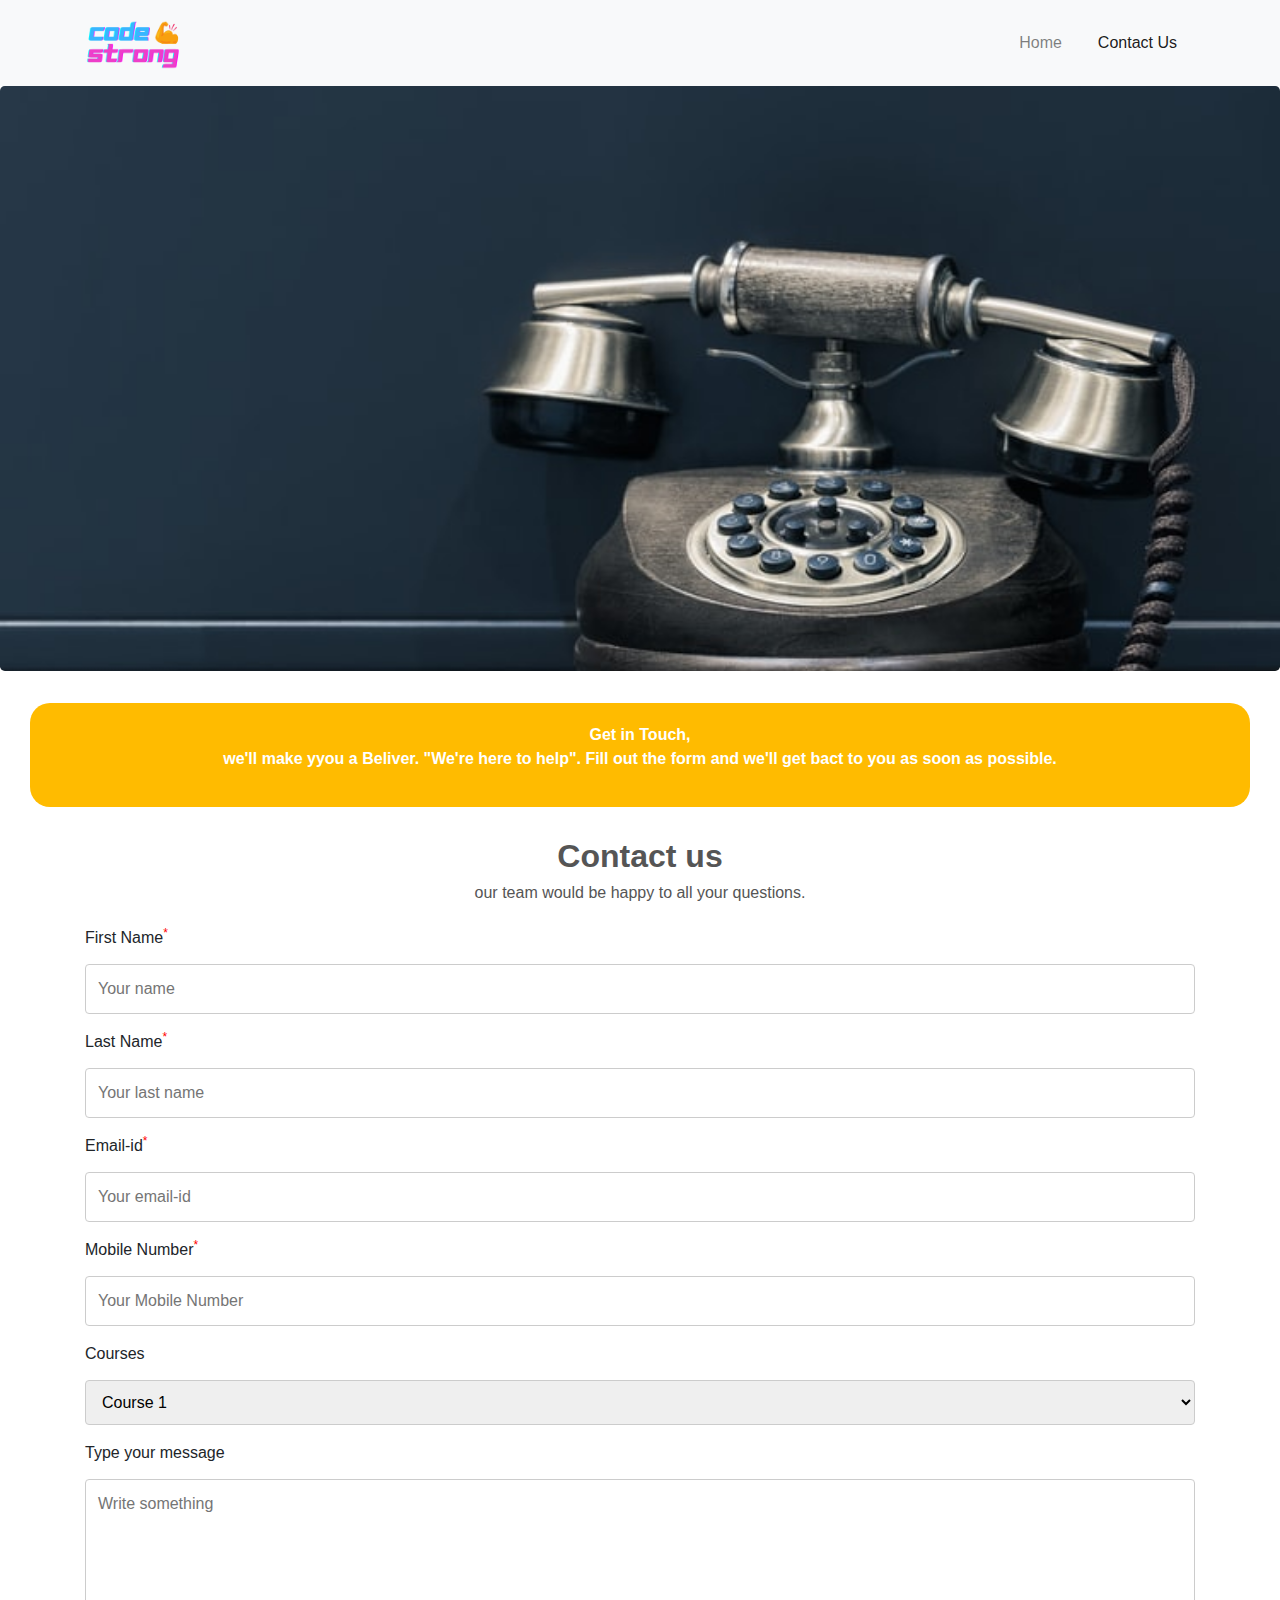
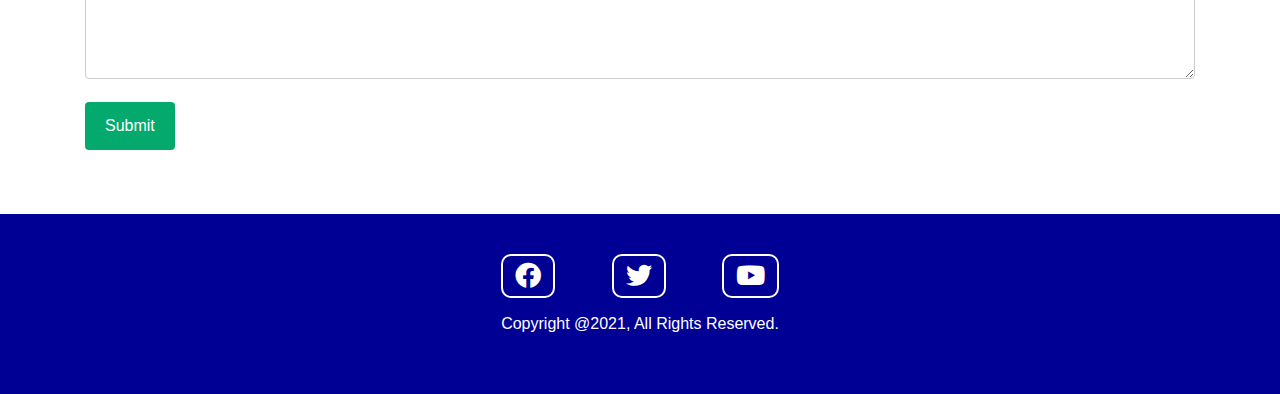
==== contact.html @ 671816cd "Heroku Commit 9i" ====
<!DOCTYPE html>
<html lang="en">
  <head>
    <meta charset="UTF-8" />
    <meta http-equiv="X-UA-Compatible" content="IE=edge" />
    <meta name="viewport" content="width=device-width, initial-scale=1.0" />
    <link
      rel="shortcut icon"
      href="./images/cropped-Strong-3-1.png"
      type="image/x-icon"
    />
    <link
      rel="stylesheet"
      href="https://use.fontawesome.com/releases/v5.14.0/css/all.css"
    />
    <link
      rel="stylesheet"
      href="https://stackpath.bootstrapcdn.com/bootstrap/4.5.2/css/bootstrap.min.css"
    />
    <link
      href="https://maxcdn.bootstrapcdn.com/font-awesome/4.7.0/css/font-awesome.min.css"
      rel="stylesheet"
    />
    <script
      src="https://code.jquery.com/jquery-3.5.1.slim.min.js"
      integrity="sha384-DfXdz2htPH0lsSSs5nCTpuj/zy4C+OGpamoFVy38MVBnE+IbbVYUew+OrCXaRkfj"
      crossorigin="anonymous"
    ></script>
    <script
      src="https://cdn.jsdelivr.net/npm/popper.js@1.16.1/dist/umd/popper.min.js"
      integrity="sha384-9/reFTGAW83EW2RDu2S0VKaIzap3H66lZH81PoYlFhbGU+6BZp6G7niu735Sk7lN"
      crossorigin="anonymous"
    ></script>
    <script
      src="https://stackpath.bootstrapcdn.com/bootstrap/4.5.2/js/bootstrap.min.js"
      integrity="sha384-B4gt1jrGC7Jh4AgTPSdUtOBvfO8shuf57BaghqFfPlYxofvL8/KUEfYiJOMMV+rV"
      crossorigin="anonymous"
    ></script>
    <link rel="stylesheet" href="./css/style.css" />
    <title>Contact Form</title>
  </head>
  <body>
    <!-- HEADER -->
    <nav class="navbar navbar-light navbar-expand-lg bg-light sticky-top">
      <div class="container">
        <a href="/" class="navbar-brand">
          <img
            src="./images/cropped-Strong-3-1.png"
            width="100"
            height="auto"
            alt=""
          />
        </a>
        <button
          class="navbar-toggler"
          type="button"
          data-toggle="collapse"
          data-target="#navbarCollapse"
        >
          <span class="navbar-toggler-icon"></span>
        </button>
        <div id="navbarCollapse" class="collapse navbar-collapse">
          <ul class="navbar-nav ml-auto">
            <li class="nav-item">
              <a href="/index.html" class="nav-link"> Home </a>
            </li>
            <li class="nav-item">
              <a href="/contact.html" class="nav-link active"> Contact Us </a>
            </li>
          </ul>
        </div>
      </div>
    </nav>
    <!-- HERO -->
    <div class="jumbotron jcf"></div>
    <div class="card contact-card">
      <div class="card-body contact-cb">
        <p>
          Get in Touch,<br />
          we'll make yyou a Beliver. "We're here to help". Fill out the form and
          we'll get bact to you as soon as possible.
        </p>
      </div>
    </div>
    <h2 class="text-center c-h2">Contact us</h2>
    <h6 class="text-center c-h6">
      our team would be happy to all your questions.
    </h6>
    <div class="container c-form my-4">
      <form action="/">
        <label for="fname">First Name<sup class="req">*</sup></label>
        <input
          type="text"
          id="fname"
          name="firstname"
          placeholder="Your name"
        />

        <label for="lname">Last Name<sup class="req">*</sup></label>
        <input
          type="text"
          id="lname"
          name="lastname"
          placeholder="Your last name"
        />

        <label for="lname">Email-id<sup class="req">*</sup></label>
        <input
          type="email"
          id="email"
          name="emailid"
          placeholder="Your email-id"
        />

        <label for="lname">Mobile Number<sup class="req">*</sup></label>
        <input
          type="text"
          id="number"
          name="number"
          placeholder="Your Mobile Number"
        />
        <label for="Courses">Courses</label>
        <select id="country" name="country">
          <option value="australia">Course 1</option>
          <option value="canada">Course 2</option>
          <option value="usa">Course 3</option>
        </select>

        <label for="subject">Type your message</label>
        <textarea
          id="subject"
          name="subject"
          placeholder="Write something"
          style="height: 200px"
        ></textarea>

        <input
          type="submit"
          value="Submit"
          onclick="validateForm();e.preventDefault();"
        />
      </form>
    </div>
    <div class="footer">
      <div class="icons">
        <a href="#" class="social-icons"><i class="fab fa-facebook-f"></i></a>
        <a href="#" class="social-icons"><i class="fab fa-twitter"></i></a>
        <a href="#" class="social-icons"><i class="fab fa-youtube"></i></a>
      </div>
      <div class="copy">
        <p>Copyright @2021, All Rights Reserved.</p>
      </div>
    </div>
    <script src="./js/validate.js"></script>
  </body>
</html>
---- css/style.css ----
body {
  font-family: Arial, Helvetica, sans-serif;
}
.navbar .container {
  margin: auto;
}
.nav-item {
  margin: 0 10px;
}
.nav-item .nav-link {
  font-weight: 500;
}
.nav-item .nav-link:hover {
  background-color: #ffb606;
  color: #ffffff;
}
.jumbotron {
  background: url("/images/heroimage2.jpg");
  background-attachment: fixed;
  background-position: center;
  background-repeat: no-repeat;
  background-size: cover;
  /* background-color: linear-gradient(
    180deg,
    rgba(7, 75, 255, 1) 0%,
    rgba(0, 4, 116, 1) 100%
  ); */
  color: #ffffff;
  height: 90vh;
}
.container .heading {
  font-weight: bold;
  font-size: 50px;
}
.lead .button1 {
  background-color: #ffbb00;
  border: 2px solid #ffbb00;
  color: #ffffff;
  margin: 5px;
}
.lead .button1:hover {
  background-color: transparent;
  border: 2px solid #ffffff;
  color: #ffffff;
  border-radius: 0;
}
.lead .button2 {
  background-color: transparent;
  border: 2px solid #ffffff;
  color: #ffffff;
  border-radius: 0;
  margin: 5px;
}
.lead .button2:hover {
  background-color: #ffbb00;
  border: 2px solid #ffbb00;
  color: #ffffff;
  border-radius: 5px;
}
.card-group {
  margin: -6em 0 6em 0;
}
.card {
  text-align: center;
  margin-left: 30px;
  margin-right: 30px;
  position: relative;
  box-shadow: 3px 3px 25px #0000003d;
}
.card-group > .card:first-child {
  border-top-left-radius: 15px;
  border-top-right-radius: 15px;
  border-bottom-left-radius: 15px;
  border-bottom-right-radius: 15px;
}
.card-group > .card:not(:first-child) {
  border-top-left-radius: 15px;
  border-top-right-radius: 15px;
  border-bottom-left-radius: 15px;
  border-bottom-right-radius: 15px;
}
.card i {
  text-align: center;
  justify-content: space-around;
  font-size: 2em;
  background-color: #ffbb00;
  width: 60px;
  height: 60px;
  margin: 1em auto;
  line-height: 60px;
  border-radius: 50%;
  color: #ffffff;
}
.card .card-title {
  font-weight: bolder;
  text-align: center;
}
.card .card-title,
.card-text {
  color: #555555;
}
.heading-p {
  color: rgb(0, 0, 173);
  font-weight: bold;
  text-transform: uppercase;
}
.content-p {
  font-weight: 500;
  word-spacing: 2px;
  letter-spacing: 1px;
}
.stars {
  height: auto;
  color: gold;
  text-align: center;
}

.stars::after {
  content: "★";
  font-size: 2em;
  text-shadow: -2em 0, -1em 0, 1em 0, 2em 0;
}

section {
  float: left;
  width: 100%;
  padding: 30px 0;
  position: relative;
  overflow: hidden;
  margin-bottom: 4em;
}
section:before {
  content: "";
  position: absolute;
  width: 100%;
  height: 100%;
  z-index: 0;
  -webkit-transform: scale(2);
  -ms-transform: scale(2);
  transform: scale(2);
}
.mb-5 {
  font-size: 48px;
}
.btn-default {
  background: rgb(0, 0, 212);
  color: #fff;
  text-shadow: 1px 1px 0 rgba(0, 0, 0, 0.2);
  font-size: 14px;
  width: 200px;
}
.btn-default:hover {
  color: #ffffff;
}
.card {
  box-shadow: 2px 2px 20px rgba(0, 0, 0, 0.3);
  margin-bottom: 30px;
  border-radius: 20px;
}
.card-01 {
  background-color: blueviolet;
}
.card-01 .card-body {
  position: relative;
  padding-top: 40px;
}
.card-01 .badge-box {
  position: absolute;
  top: 0%;
  left: 50%;
  width: 100px;
  height: 100px;
  margin-left: -50px;
  text-align: center;
}
.card__front .card-01 i {
  margin: 1.6em auto;
  background-color: transparent;
  color: #fff;
}
.card-01 .badge-box i {
  background-color: transparent;
  color: #fff;
  border-radius: 50%;
  width: 50px;
  height: 50px;
  line-height: 50px;
  text-align: center;
  font-size: 20px;
}
.card-button:hover {
  background-color: transparent;
  color: #ffffff;
}
.card-button .btn {
  font-size: 10px;
}
.card-button span {
  font-size: 20px;
}

.card-01 .height-fix .card-img-overlay {
  top: inherit;
  color: #fff;
  background: -moz-linear-gradient(top, #1e5799 0%, #7db9e8 100%); /* FF3.6+ */
  background: -webkit-gradient(
    linear,
    left top,
    left bottom,
    color-stop(0%, #1e5799),
    color-stop(100%, #7db9e8)
  ); /* Chrome,Safari4+ */
  background: -webkit-linear-gradient(
    top,
    #1e5799 0%,
    #7db9e8 100%
  ); /* Chrome10+,Safari5.1+ */
  background: -o-linear-gradient(
    top,
    #1e5799 0%,
    #7db9e8 100%
  ); /* Opera 11.10+ */
  background: -ms-linear-gradient(top, #1e5799 0%, #7db9e8 100%); /* IE10+ */
}
.card-01 .height-fix .fa {
  color: #fff;
  font-size: 22px;
  margin-right: 18px;
}
.card-01 .height-fix .card-img-top {
  width: auto;
  height: 100%;
}

/*flipper-card*/
.card-flipper {
  position: relative;
  float: left;
  width: 100%;
  text-align: center;
  height: 450px;
}

.card__front,
.card__back {
  position: absolute;
  top: 0;
  left: 0;
  width: 100%;
  height: 100%;
}

.card__back .card {
  width: 82%;
  height: 100%;
}

.card__front,
.card__back {
  -webkit-backface-visibility: hidden;
  backface-visibility: hidden;
  -webkit-transition: 0.3s;
  transition: 0.3s;
}

/* .card__front {
  background-color: #ff5078;
} */

.card__back {
  /* background-color: #1e1e1e; */
  -webkit-transform: rotateY(-180deg);
  -ms-transform: rotateY(-180deg);
  transform: rotateY(-180deg);
}

.card-flipper.effect__hover:hover .card__front {
  -webkit-transform: rotateY(-180deg);
  -ms-transform: rotateY(-180deg);
  transform: rotateY(-180deg);
}

.card-flipper.effect__hover:hover .card__back {
  -webkit-transform: rotateY(0);
  -ms-transform: rotateY(0);
  transform: rotateY(0);
}

.card-flipper.effect__random.flipped .card__front {
  -webkit-transform: rotateY(-180deg);
  -ms-transform: rotateY(-180deg);
  transform: rotateY(-180deg);
}

.card-flipper.effect__random.flipped .card__back {
  -webkit-transform: rotateY(0);
  -ms-transform: rotateY(0);
  transform: rotateY(0);
}
.profile-box-01 {
  display: flex;
  flex-direction: row;
}
.profile-box-01 .card-img-top {
  width: 60px;
  height: auto;
  margin: auto;
}
.card-body h4 {
  margin-top: 1.5em;
}
.whychooseus-h,
.testimonials-h {
  font-weight: bold;
  color: #555555;
}
.cg-2 {
  margin: 3em auto;
}
.c2 {
  text-align: center;
  margin-left: 30px;
  margin-right: 30px;
  position: relative;
  box-shadow: 3px 3px 25px #1a1a1a25;
  border: none;
}
.cg-2 > .c2:first-child {
  border-top-left-radius: 15px;
  border-top-right-radius: 15px;
  border-bottom-left-radius: 15px;
  border-bottom-right-radius: 15px;
}
.cg-2 > .c2:not(:first-child) {
  border-top-left-radius: 15px;
  border-top-right-radius: 15px;
  border-bottom-left-radius: 15px;
  border-bottom-right-radius: 15px;
}
.c2 i {
  text-align: center;
  justify-content: space-around;
  font-size: 2em;
  background-color: #ffbb00;
  width: 60px;
  height: 60px;
  margin: 1em auto 0.5em auto;
  line-height: 60px;
  border-radius: 50%;
  color: #ffffff;
}
.cb-2 h4 {
  margin-top: 0;
}
.testimonials-h6 {
  color: #ffbb00;
  font-weight: bold;
}

.container-test {
  position: relative;
  width: 800px;
  min-width: 350px;
  min-height: 250px;
  padding-bottom: 40px;
  overflow: hidden;
}
.wrapper {
  width: 700%;
  min-height: 100%;
  display: flex;
  justify-content: space-between;
  transition: 1s;
}
.card-test {
  width: 800px;
  min-height: 100%;
  background: #fff;
  border-radius: 20px;
  box-shadow: none;
  display: flex;
  flex-direction: row;
  justify-content: center;
  align-items: center;
  padding: 20px;
  margin: 0 10px;
  border: none;
}
.card-thumb {
  width: 70%;
  height: 250px;
  overflow: hidden;
  border-radius: 50%;
  position: relative;
}
.client-img {
  width: 100%;
  height: 100%;
  object-fit: cover;
}
.ratings .client-name {
  position: relative;
  background: #000;
  text-transform: capitalize;
  font-size: 14px;
  color: #fff;
}
.cb-test {
  width: 120%;
  min-height: 100%;
  height: auto;
  margin-left: 20px;
  position: relative;
  padding-bottom: 50px;
}
.review {
  line-height: 30px;
  margin-top: 20px;
  text-align: left;
}
.ratings {
  position: absolute;
  bottom: 10px;
  left: 0;
  display: flex;
  justify-content: center;
  align-items: center;
}
.ratings .star-test {
  font-size: 14px;
  width: 25%;
  margin-right: 5px;
  background: transparent;
  color: #ffbb00;
}
.indicators {
  position: absolute;
  bottom: 0;
  left: 50%;
  transform: translate(-50%);
}
.indicators button {
  background: #ffbb00;
  border: none;
  outline: none;
  width: 12px;
  height: 12px;
  border-radius: 50%;
  margin-left: 5px;
  transition: 0.5s;
}
button.active {
  width: 30px;
  border-radius: 50px;
}
@media screen and (max-width: 800px) {
  .container-test {
    width: 50%;
    margin: auto;
  }
  .card-test {
    flex-direction: column;
  }
  .card-thumb {
    width: 100%;
    border-radius: 50%;
  }
  .cb-test {
    width: 100%;
    min-height: auto;
    margin-left: 0;
  }
}

.footer {
  width: 100%;
  height: 20vh;
  background: rgb(0, 0, 148);
  margin-top: 4em;
  display: flex;
  flex-direction: column;
  text-align: center;
  justify-content: center;
  align-items: center;
}
.footer a {
  flex-direction: row;
  font-size: 26px;
  color: #ffffff;
  text-decoration: none;
  margin: 1em;
  border: 2px solid #ffffff;
  padding: 5px 12px;
  border-radius: 10px;
}
.footer a:hover {
  background: #ffffff;
  color: rgb(0, 0, 148);
}
.footer .copy {
  margin-top: 1em;
  color: #ffffff;
}
/* CONTACTFORM */
.jcf {
  background: url("/images/contact-hero.jpg");
  background-position: center;
  background-repeat: no-repeat;
  background-size: cover;
  height: 65vh;
}
.contact-card {
  background-color: #ffbb00;
  border: none;
  box-shadow: none;
  color: #fff;
  font-weight: bold;
}
.c-h2,
.c-h6 {
  color: #555555;
}
.c-h2 {
  font-weight: bold;
}

input[type="text"],
input[type="email"],
select,
textarea {
  width: 100%;
  padding: 12px;
  border: 1px solid #ccc;
  border-radius: 4px;
  box-sizing: border-box;
  margin-top: 6px;
  margin-bottom: 16px;
  resize: vertical;
}

input[type="submit"] {
  background-color: #04aa6d;
  color: white;
  padding: 12px 20px;
  border: none;
  border-radius: 4px;
  cursor: pointer;
}

input[type="submit"]:hover {
  background-color: #45a049;
}

.container .cform {
  border-radius: 5px;
  background-color: #f2f2f2;
  padding: 20px;
}
.req {
  color: red;
}
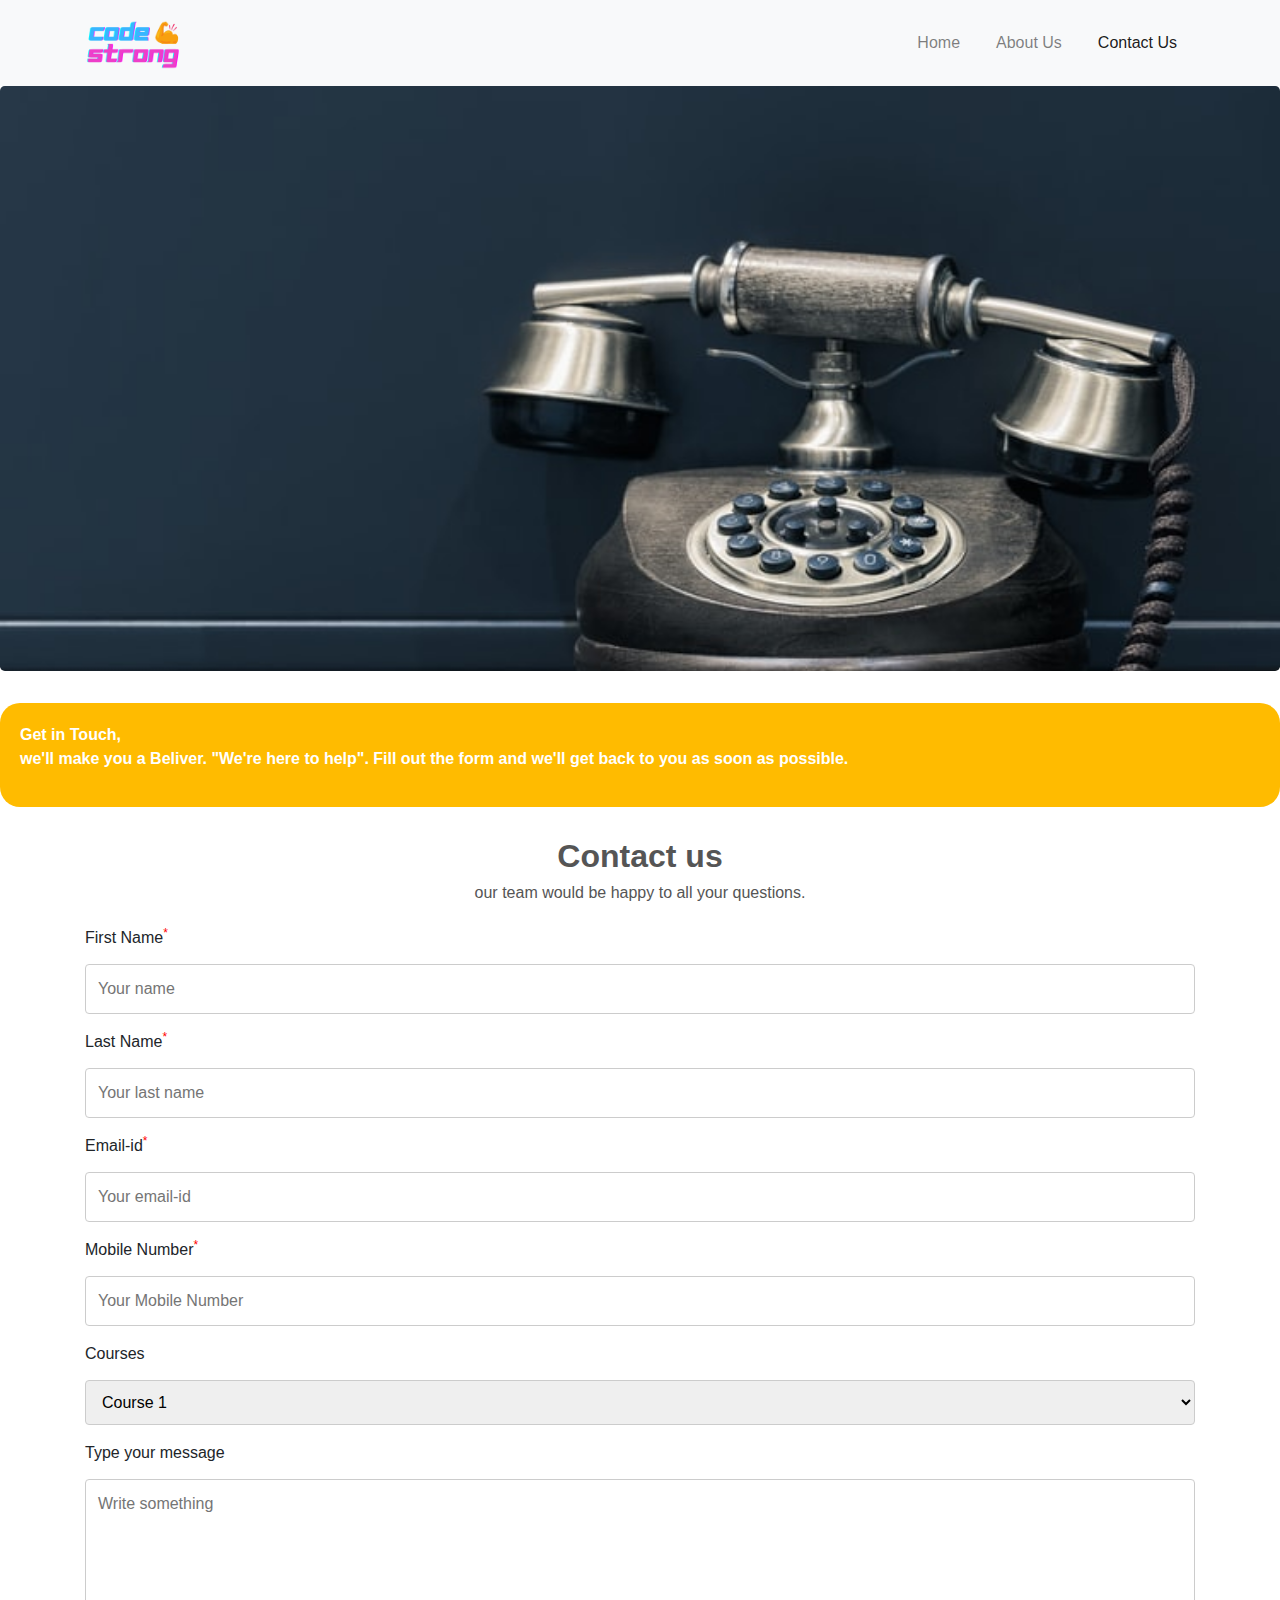
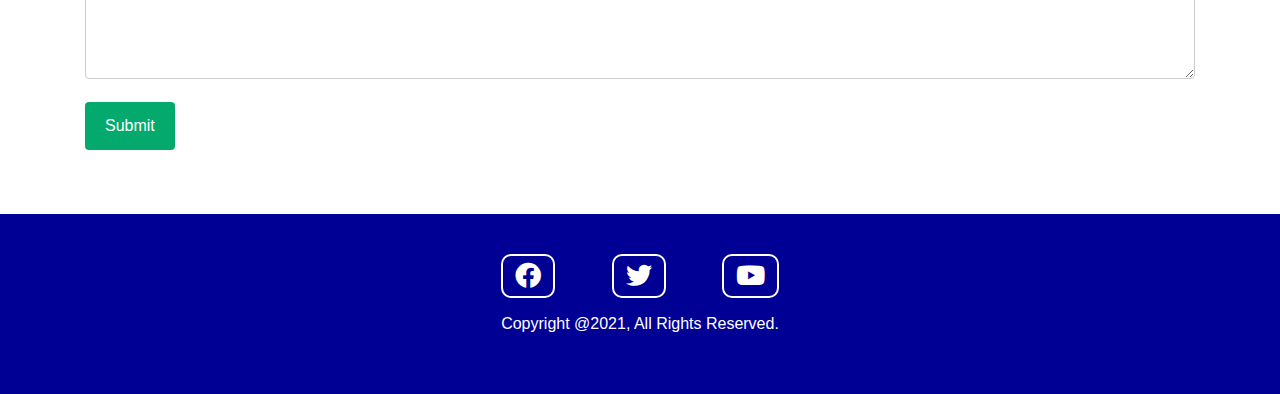
==== commit c9ad56d4: "9i Code Strong" ====
--- a/contact.html
+++ b/contact.html
@@ -65,6 +65,9 @@
               <a href="/index.html" class="nav-link"> Home </a>
             </li>
             <li class="nav-item">
+              <a href="#whyus" class="nav-link"> About Us </a>
+            </li>
+            <li class="nav-item">
               <a href="/contact.html" class="nav-link active"> Contact Us </a>
             </li>
           </ul>
@@ -77,8 +80,8 @@
       <div class="card-body contact-cb">
         <p>
           Get in Touch,<br />
-          we'll make yyou a Beliver. "We're here to help". Fill out the form and
-          we'll get bact to you as soon as possible.
+          we'll make you a Beliver. "We're here to help". Fill out the form and
+          we'll get back to you as soon as possible.
         </p>
       </div>
     </div>
--- a/css/style.css
+++ b/css/style.css
@@ -28,10 +28,14 @@
   color: #ffffff;
   height: 90vh;
 }
+.jumbotron .container {
+  margin-top: 3em;
+}
 .container .heading {
   font-weight: bold;
   font-size: 50px;
 }
+
 .lead .button1 {
   background-color: #ffbb00;
   border: 2px solid #ffbb00;
@@ -57,6 +61,7 @@
   color: #ffffff;
   border-radius: 5px;
 }
+/* 
 .card-group {
   margin: -6em 0 6em 0;
 }
@@ -98,7 +103,7 @@
 .card .card-title,
 .card-text {
   color: #555555;
-}
+} */
 .heading-p {
   color: rgb(0, 0, 173);
   font-weight: bold;
@@ -152,13 +157,78 @@
 .btn-default:hover {
   color: #ffffff;
 }
+
+/*flipper-card*/
+
+/* .row.no-gutters {
+  margin: -5px !important;
+}
+
+.row.no-gutters > * {
+  padding: 5px !important;
+}
+
+.flipper {
+  height: 0;
+  padding-bottom: 100%;
+  position: relative;
+  -webkit-perspective: 800px;
+  -ms-perspective: 800px;
+  perspective: 800px;
+}
+
+@media (min-width: 576px) {
+  .ratio-not-1-1 {
+    padding-bottom: calc(50% - 5px);
+  }
+}
+
+.flipper-card {
+  width: 100%;
+  height: 100%;
+  position: absolute;
+  -webkit-transform-style: preserve-3d;
+  transform-style: preserve-3d;
+  transition: -webkit-transform 0.8s cubic-bezier(0.175, 0.885, 0.32, 1.275);
+  transition: transform 0.8s cubic-bezier(0.175, 0.885, 0.32, 1.275);
+  transition: transform 0.8s cubic-bezier(0.175, 0.885, 0.32, 1.275),
+    -webkit-transform 0.8s cubic-bezier(0.175, 0.885, 0.32, 1.275);
+}
+
+.flipper-front,
+.flipper-back {
+  position: absolute;
+  width: 100%;
+  height: 100%;
+  -webkit-backface-visibility: hidden;
+  backface-visibility: hidden;
+  border-radius: 10px;
+  display: flex;
+  align-items: center;
+  justify-content: center;
+  top: 0;
+  left: 0;
+}
+
+.flipper-back {
+  background: #fff;
+  -webkit-transform: rotateY(180deg);
+  transform: rotateY(180deg);
+}
+
+.flipper-card.flipper-is-flipped {
+  -webkit-transform: rotateY(180deg);
+  transform: rotateY(180deg);
+} */
+
 .card {
   box-shadow: 2px 2px 20px rgba(0, 0, 0, 0.3);
   margin-bottom: 30px;
   border-radius: 20px;
 }
 .card-01 {
-  background-color: blueviolet;
+  /* background-color: blueviolet; */
+  background-color: #ffbb00;
 }
 .card-01 .card-body {
   position: relative;
@@ -173,11 +243,34 @@
   margin-left: -50px;
   text-align: center;
 }
-.card__front .card-01 i {
-  margin: 1.6em auto;
+.card__front .card-01 i,
+.card__back .card-01 i {
+  margin: 10px auto 0 auto;
   background-color: transparent;
   color: #fff;
 }
+.card__back .card-01 i {
+  margin: 2em auto 1em auto;
+  font-size: 30px;
+}
+/* .card-body a {
+  margin-top: 1em;
+} */
+/* .card-body a {
+  text-decoration: none;
+}
+.card-body a:hover {
+  text-decoration: none;
+  color: #000;
+} */
+/* .card-body .back,
+.back-a {
+  margin: auto;
+  background-color: transparent;
+  color: #000;
+  font-size: 16px;
+  text-decoration: none;
+} */
 .card-01 .badge-box i {
   background-color: transparent;
   color: #fff;
@@ -186,7 +279,10 @@
   height: 50px;
   line-height: 50px;
   text-align: center;
-  font-size: 20px;
+  font-size: 24px;
+}
+.card-button {
+  margin-bottom: 1em;
 }
 .card-button:hover {
   background-color: transparent;
@@ -232,7 +328,6 @@
   height: 100%;
 }
 
-/*flipper-card*/
 .card-flipper {
   position: relative;
   float: left;
@@ -250,8 +345,9 @@
   height: 100%;
 }
 
-.card__back .card {
-  width: 82%;
+
+.card__back  {
+  width: 100%;
   height: 100%;
 }
 
@@ -263,12 +359,8 @@
   transition: 0.3s;
 }
 
-/* .card__front {
-  background-color: #ff5078;
-} */
-
 .card__back {
-  /* background-color: #1e1e1e; */
+  /* background-color: #1e1e1e;  */
   -webkit-transform: rotateY(-180deg);
   -ms-transform: rotateY(-180deg);
   transform: rotateY(-180deg);
@@ -307,7 +399,7 @@
   margin: auto;
 }
 .card-body h4 {
-  margin-top: 1.5em;
+  margin-top: 1em;
 }
 .whychooseus-h,
 .testimonials-h {
@@ -471,6 +563,16 @@
     margin-left: 0;
   }
 }
+@media screen and (max-width: 600px) {
+  .jumbotron .container {
+    margin-top: 0;
+    margin: auto;
+  }
+  .lead {
+    display: flex;
+    flex-direction: row;
+  }
+}
 
 .footer {
   width: 100%;
@@ -559,3 +661,8 @@
 .req {
   color: red;
 }
+@media screen and (max-width: 700px) {
+  .card-group {
+    margin: auto;
+  }
+}
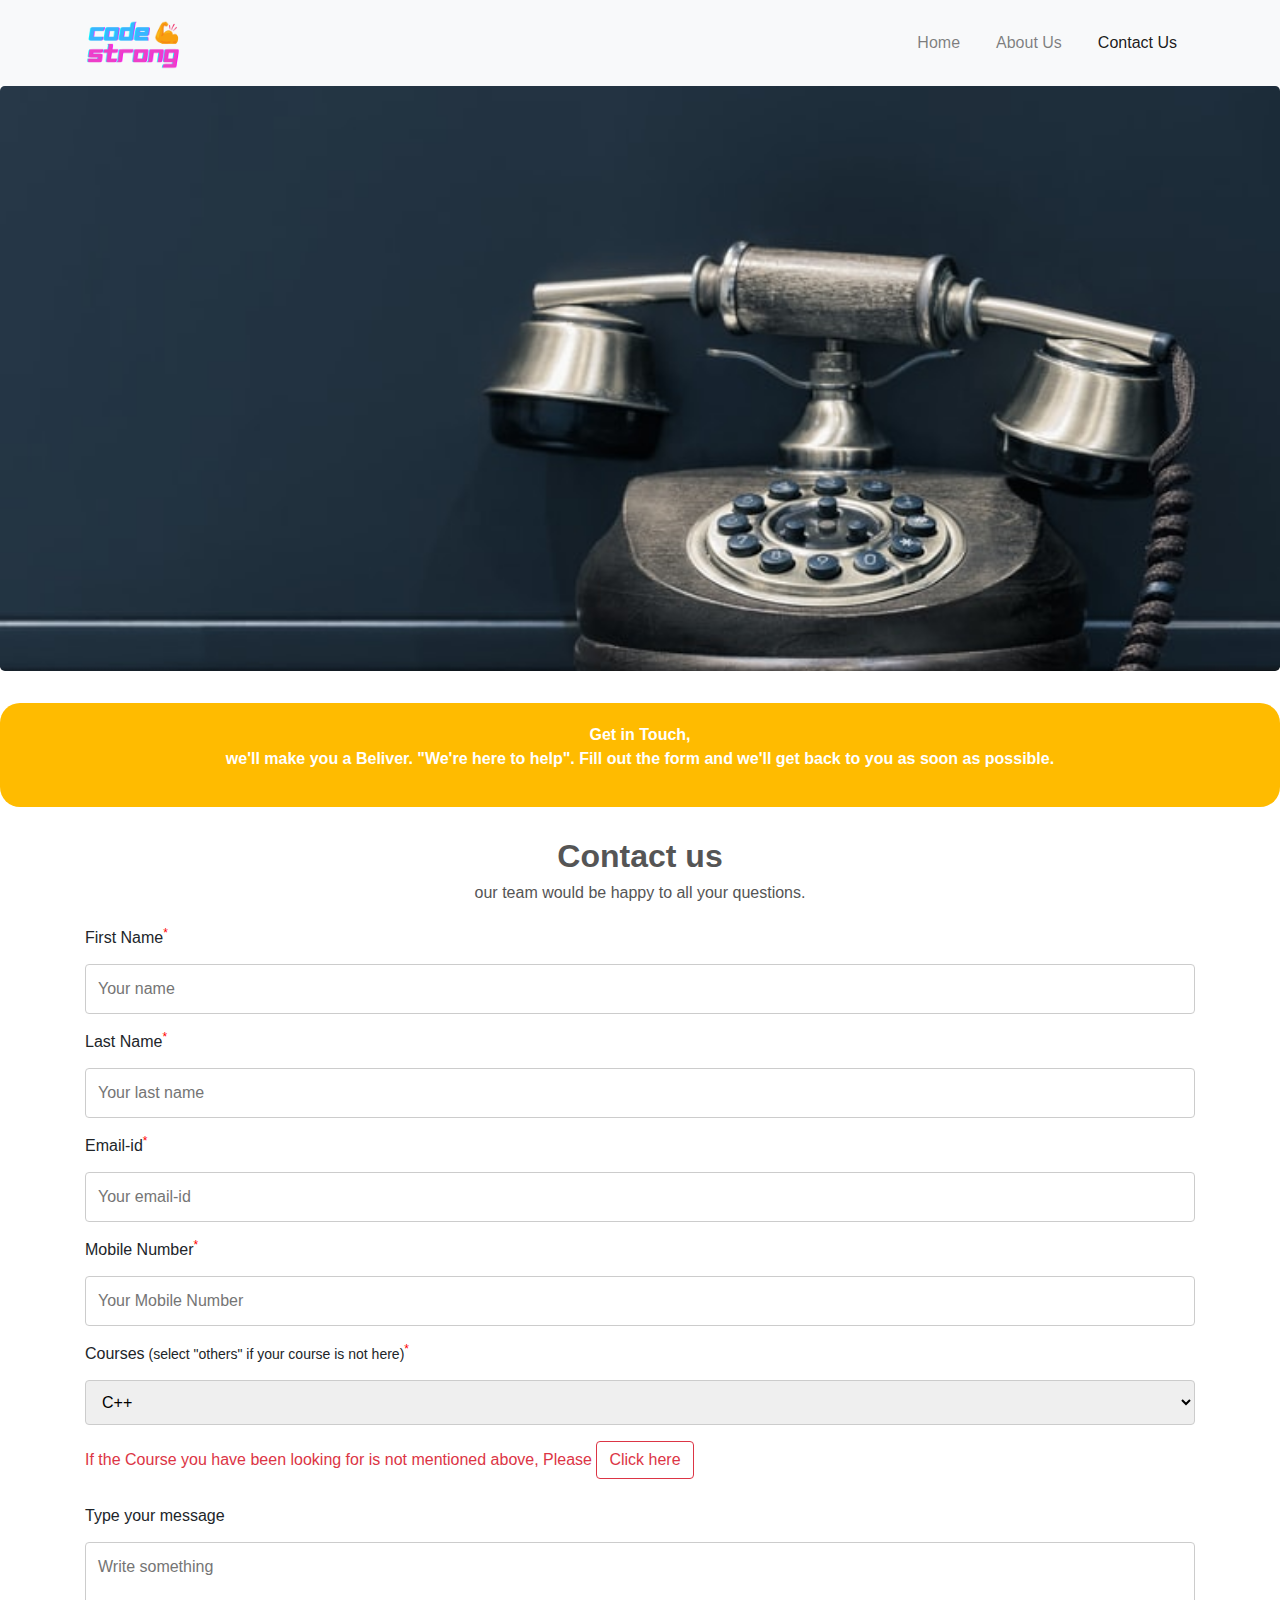
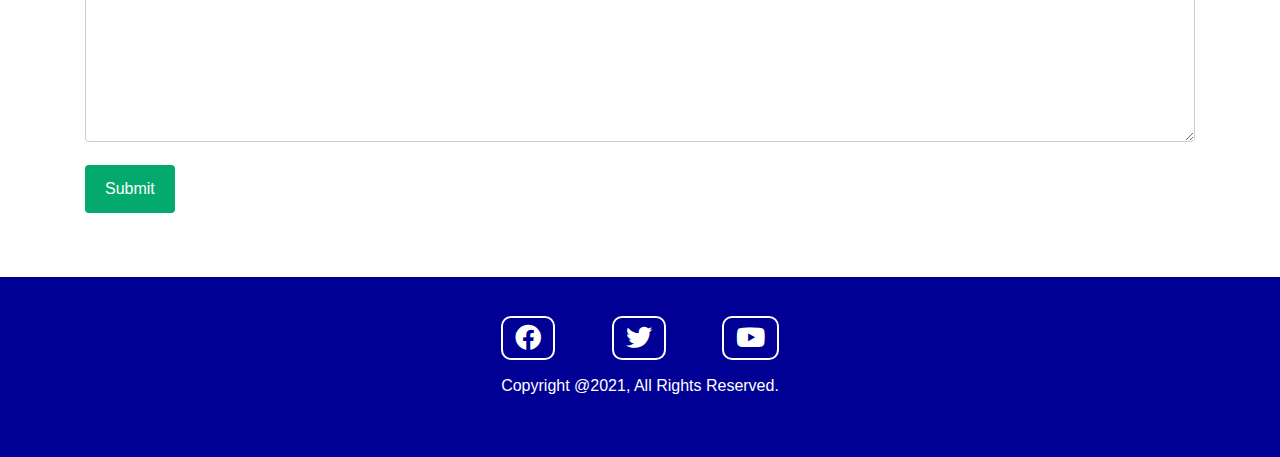
==== commit a9f56cf6: "9i Code Strong" ====
--- a/contact.html
+++ b/contact.html
@@ -122,13 +122,33 @@
           name="number"
           placeholder="Your Mobile Number"
         />
-        <label for="Courses">Courses</label>
-        <select id="country" name="country">
-          <option value="australia">Course 1</option>
-          <option value="canada">Course 2</option>
-          <option value="usa">Course 3</option>
+        <label for="Courses">Courses<span style="font-size: 14px;"> (select "others" if your course is not here)</span><sup class="req">*</sup></label>
+        <select id="courses" name="courses">
+          <option value="C++">C++</option>
+          <option value="Python">Python</option>
+          <option value="Web Development">Web Development</option>
+          <option value="others" class="clicker">others</option>
         </select>
-
+        <label for="othercourses" class="text-danger">If the Course you have been looking for is not mentioned above, Please </label>
+        <button
+              class="btn btn-outline-danger"
+              type="button"
+              data-toggle="collapse"
+              data-target="#collapseExample"
+              aria-expanded="false"
+              aria-controls="collapseExample"
+            >
+              Click here
+            </button>
+            <input
+        class="collapse" 
+        id="collapseExample"
+            type="text"
+            id="others"
+            name="others"
+            placeholder="Enter Your Courses"
+          />
+            <br><br>
         <label for="subject">Type your message</label>
         <textarea
           id="subject"
@@ -136,12 +156,8 @@
           placeholder="Write something"
           style="height: 200px"
         ></textarea>
-
-        <input
-          type="submit"
-          value="Submit"
-          onclick="validateForm();e.preventDefault();"
-        />
+          <input type="submit" value="Submit" onclick="validateForm();" />
+        </div>
       </form>
     </div>
     <div class="footer">
@@ -155,5 +171,20 @@
       </div>
     </div>
     <script src="./js/validate.js"></script>
+    <!-- <script>
+      $(document).ready(function() {
+
+  
+$('[data-toggle="collapse"]').click(function() {
+  $(this).toggleClass( "active" );
+  if ($(this).hasClass("active")) {
+    $(this).text("Hide");
+  } else {
+    $(this).text("Show");
+  }
+});
+   
+});
+    </script> -->
   </body>
 </html>
--- a/css/style.css
+++ b/css/style.css
@@ -228,11 +228,11 @@
 }
 .card-01 {
   /* background-color: blueviolet; */
-  background-color: #ffbb00;
+  background-color: #e84a3e;
 }
 .card-01 .card-body {
   position: relative;
-  padding-top: 40px;
+  padding-top: 20px;
 }
 .card-01 .badge-box {
   position: absolute;
@@ -282,7 +282,7 @@
   font-size: 24px;
 }
 .card-button {
-  margin-bottom: 1em;
+  margin: 1.2em;
 }
 .card-button:hover {
   background-color: transparent;
@@ -293,6 +293,10 @@
 }
 .card-button span {
   font-size: 20px;
+}
+.card-body .details {
+  color: #fff;
+  line-height: 25px;
 }
 
 .card-01 .height-fix .card-img-overlay {
@@ -327,7 +331,10 @@
   width: auto;
   height: 100%;
 }
-
+.card-01 .height-fix .cit {
+  width: 20%;
+  height: auto;
+}
 .card-flipper {
   position: relative;
   float: left;
@@ -345,8 +352,7 @@
   height: 100%;
 }
 
-
-.card__back  {
+.card__back {
   width: 100%;
   height: 100%;
 }
@@ -398,8 +404,12 @@
   height: auto;
   margin: auto;
 }
+.profile-box-01 .cit {
+  width: 28px;
+  height: auto;
+}
 .card-body h4 {
-  margin-top: 1em;
+  font-weight: 600;
 }
 .whychooseus-h,
 .testimonials-h {
@@ -497,6 +507,9 @@
   font-size: 14px;
   color: #fff;
 }
+.card-body .client-name {
+  font-weight: 600;
+}
 .cb-test {
   width: 120%;
   min-height: 100%;
@@ -617,6 +630,7 @@
   box-shadow: none;
   color: #fff;
   font-weight: bold;
+  text-align: center;
 }
 .c-h2,
 .c-h6 {
@@ -661,6 +675,18 @@
 .req {
   color: red;
 }
+
+.clicker {
+  outline: none;
+}
+.hiddendiv {
+  display: none;
+}
+
+.clicker:focus + .hiddendiv {
+  display: block;
+}
+
 @media screen and (max-width: 700px) {
   .card-group {
     margin: auto;
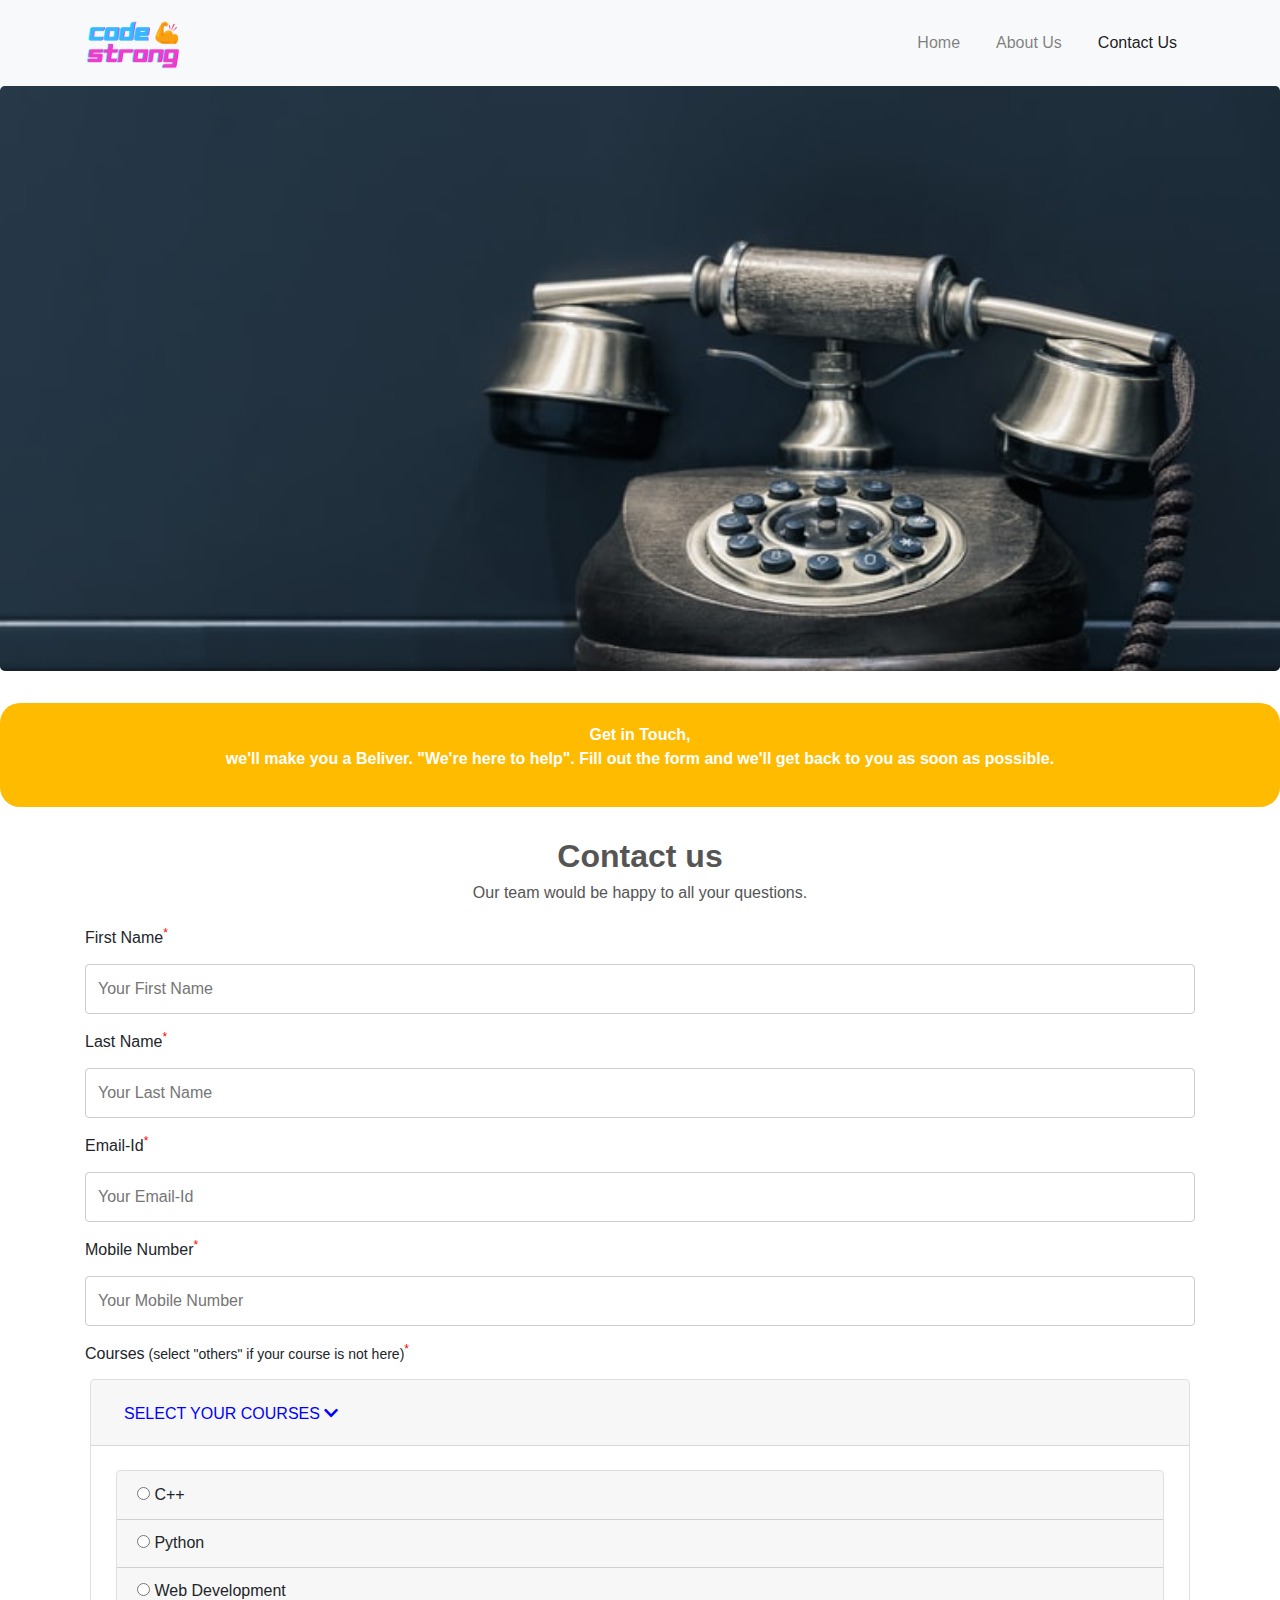
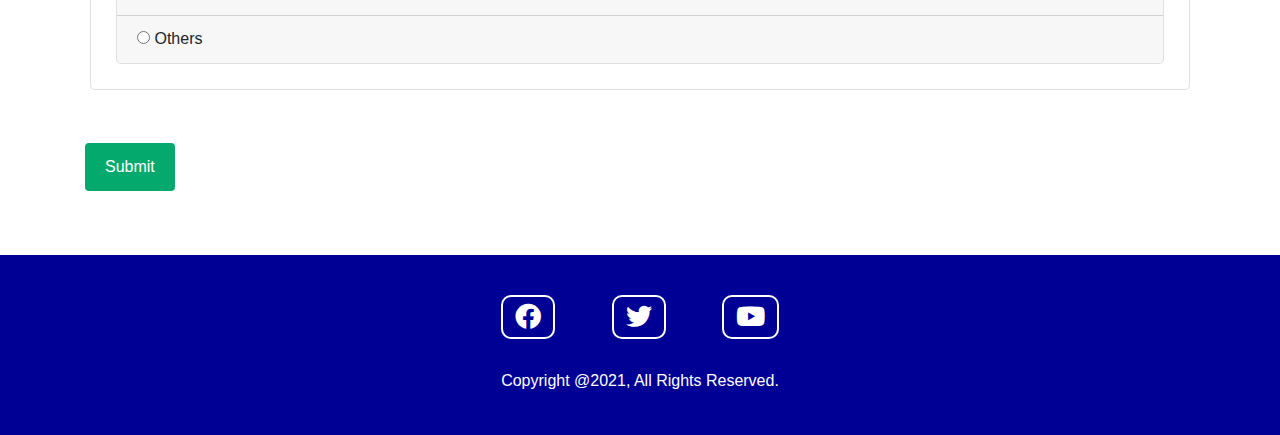
==== commit c0f58217: "9i Code Strong" ====
--- a/contact.html
+++ b/contact.html
@@ -65,7 +65,7 @@
               <a href="/index.html" class="nav-link"> Home </a>
             </li>
             <li class="nav-item">
-              <a href="#whyus" class="nav-link"> About Us </a>
+              <a href="/aboutus.html" class="nav-link"> About Us </a>
             </li>
             <li class="nav-item">
               <a href="/contact.html" class="nav-link active"> Contact Us </a>
@@ -87,7 +87,7 @@
     </div>
     <h2 class="text-center c-h2">Contact us</h2>
     <h6 class="text-center c-h6">
-      our team would be happy to all your questions.
+      Our team would be happy to all your questions.
     </h6>
     <div class="container c-form my-4">
       <form action="/">
@@ -96,7 +96,7 @@
           type="text"
           id="fname"
           name="firstname"
-          placeholder="Your name"
+          placeholder="Your First Name"
         />
 
         <label for="lname">Last Name<sup class="req">*</sup></label>
@@ -104,15 +104,15 @@
           type="text"
           id="lname"
           name="lastname"
-          placeholder="Your last name"
-        />
-
-        <label for="lname">Email-id<sup class="req">*</sup></label>
+          placeholder="Your Last Name"
+        />
+
+        <label for="lname">Email-Id<sup class="req">*</sup></label>
         <input
           type="email"
           id="email"
           name="emailid"
-          placeholder="Your email-id"
+          placeholder="Your Email-Id"
         />
 
         <label for="lname">Mobile Number<sup class="req">*</sup></label>
@@ -122,51 +122,107 @@
           name="number"
           placeholder="Your Mobile Number"
         />
-        <label for="Courses">Courses<span style="font-size: 14px;"> (select "others" if your course is not here)</span><sup class="req">*</sup></label>
-        <select id="courses" name="courses">
-          <option value="C++">C++</option>
-          <option value="Python">Python</option>
-          <option value="Web Development">Web Development</option>
-          <option value="others" class="clicker">others</option>
-        </select>
-        <label for="othercourses" class="text-danger">If the Course you have been looking for is not mentioned above, Please </label>
-        <button
-              class="btn btn-outline-danger"
-              type="button"
-              data-toggle="collapse"
-              data-target="#collapseExample"
-              aria-expanded="false"
-              aria-controls="collapseExample"
+
+        <label for="Courses"
+          >Courses<span style="font-size: 14px">
+            (select "others" if your course is not here)</span
+          ><sup class="req">*</sup></label
+        >
+        <div class="accordion" id="accordionExample">
+          <div class="card dd-card">
+            <div class="card-header" id="headingOne">
+              <h2 class="mb-0">
+                <button
+                  class="btn btn-link"
+                  type="button"
+                  data-toggle="collapse"
+                  data-target="#collapseOne"
+                  aria-expanded="true"
+                  aria-controls="collapseOne"
+                  style="text-decoration: none; color: blue"
+                >
+                  SELECT YOUR COURSES <i class="fas fa-chevron-down"></i>
+                </button>
+              </h2>
+            </div>
+            <div
+              id="collapseOne"
+              class="collapse show"
+              aria-labelledby="headingOne"
+              data-parent="#accordionExample"
             >
-              Click here
-            </button>
-            <input
-        class="collapse" 
-        id="collapseExample"
-            type="text"
-            id="others"
-            name="others"
-            placeholder="Enter Your Courses"
-          />
-            <br><br>
-        <label for="subject">Type your message</label>
-        <textarea
-          id="subject"
-          name="subject"
-          placeholder="Write something"
-          style="height: 200px"
-        ></textarea>
-          <input type="submit" value="Submit" onclick="validateForm();" />
+              <div class="card-body">
+                <div class="accordion" id="accordionExample">
+                  <div class="card dd-card">
+                    <div class="card-header" id="headingOne">
+                      <input
+                        type="radio"
+                        name="c++"
+                        id="c++"
+                        aria-checked="false"
+                      />
+                      C++
+                    </div>
+                    <div class="card-header" id="headingOne">
+                      <input
+                        type="radio"
+                        name="python"
+                        id="python+"
+                        aria-checked="false"
+                      />
+                      Python
+                    </div>
+                    <div class="card-header" id="headingOne">
+                      <input
+                        type="radio"
+                        name="webdev"
+                        id="webdev"
+                        aria-checked="false"
+                      />
+                      Web Development
+                    </div>
+
+                    <div class="card-header" id="headingOne">
+                      <input
+                        type="radio"
+                        data-toggle="collapse"
+                        data-target="#collapseExample"
+                        aria-expanded="false"
+                        aria-controls="collapseExample"
+                      />
+                      Others
+                      <div class="collapse" id="collapseExample">
+                        <div class="card card-body dd-card">
+                          <label for="Courses"
+                            >What Courses Do You Want From Us?</label
+                          >
+                          <input
+                            type="text"
+                            data-show="collapse"
+                            data-target="#collapseOne"
+                            aria-expanded="True"
+                            aria-controls="collapseOne"
+                          />
+                        </div>
+                      </div>
+                    </div>
+                  </div>
+                </div>
+              </div>
+            </div>
+          </div>
         </div>
+        <br /><br />
+        <input type="submit" value="Submit" onclick="validateForm();" />
       </form>
     </div>
     <div class="footer">
-      <div class="icons">
+      <div class="icons pt-3">
         <a href="#" class="social-icons"><i class="fab fa-facebook-f"></i></a>
         <a href="#" class="social-icons"><i class="fab fa-twitter"></i></a>
         <a href="#" class="social-icons"><i class="fab fa-youtube"></i></a>
       </div>
-      <div class="copy">
+      <div class="copy pt-3">
         <p>Copyright @2021, All Rights Reserved.</p>
       </div>
     </div>
--- a/css/style.css
+++ b/css/style.css
@@ -412,9 +412,44 @@
   font-weight: 600;
 }
 .whychooseus-h,
-.testimonials-h {
+.testimonials-h,
+.alumni-h {
   font-weight: bold;
   color: #555555;
+}
+.container-fluid {
+  background: #eeeeee;
+}
+.container-fluid .profile-box-01 {
+  margin-left: 500px;
+  margin-right: 500px;
+}
+@media screen and (max-width: 1370px) {
+  .container-fluid .profile-box-01 {
+    margin-left: 300px;
+    margin-right: 300px;
+    transition: 0.3s;
+  }
+}
+@media screen and (max-width: 910px) {
+  .container-fluid .profile-box-01 {
+    margin-left: 200px;
+    margin-right: 200px;
+    transition: 0.3s;
+  }
+}
+@media screen and (max-width: 690px) {
+  .container-fluid .profile-box-01 {
+    margin-left: 80px;
+    margin-right: 80px;
+    transition: 0.3s;
+  }
+}
+@media screen and (max-width: 450px) {
+  .container-fluid .profile-box-01 {
+    margin: auto;
+    transition: 0.3s;
+  }
 }
 .cg-2 {
   margin: 3em auto;
@@ -468,7 +503,7 @@
   overflow: hidden;
 }
 .wrapper {
-  width: 700%;
+  width: 200%;
   min-height: 100%;
   display: flex;
   justify-content: space-between;
@@ -692,3 +727,10 @@
     margin: auto;
   }
 }
+
+.dd-card {
+  box-shadow: none;
+  border-radius: 5px;
+  background-color: #fff;
+  margin: 5px;
+}
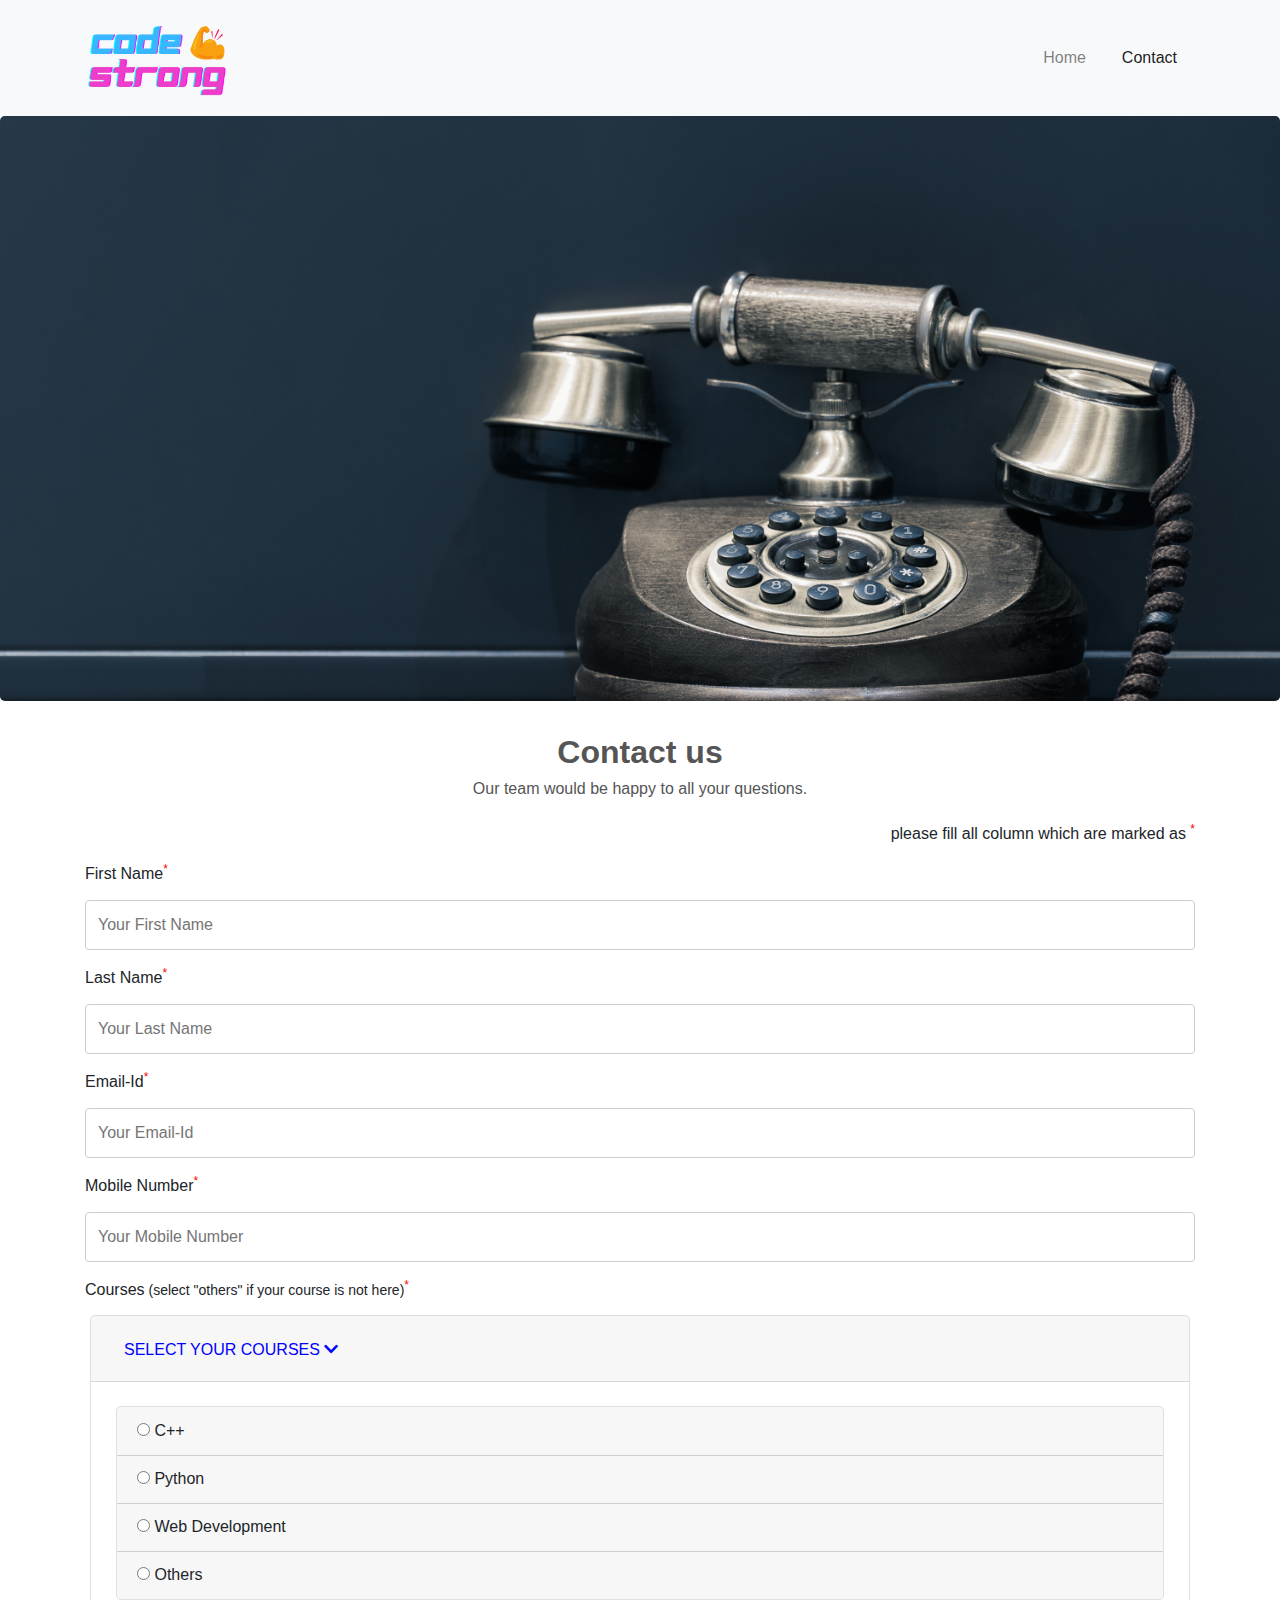
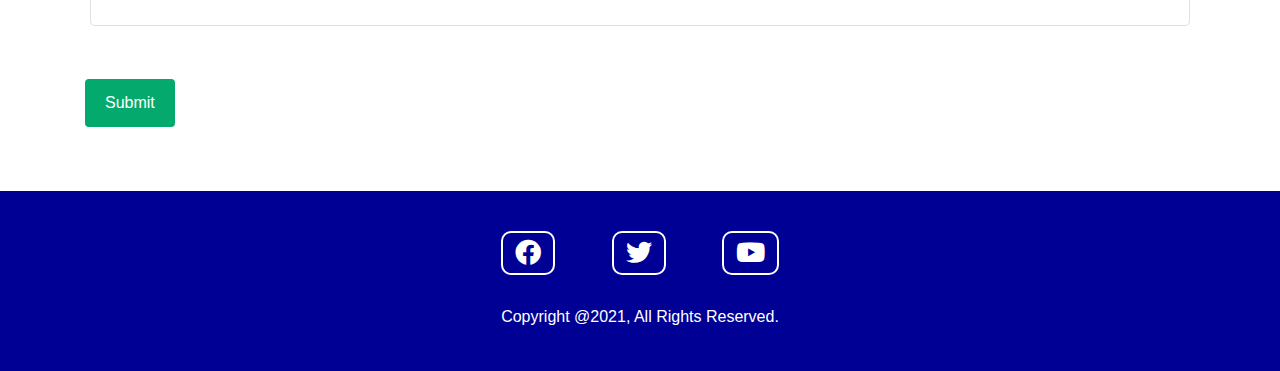
==== commit 4647a32d: "9i Codestrong" ====
--- a/contact.html
+++ b/contact.html
@@ -46,7 +46,7 @@
         <a href="/" class="navbar-brand">
           <img
             src="./images/cropped-Strong-3-1.png"
-            width="100"
+            width="150"
             height="auto"
             alt=""
           />
@@ -64,11 +64,11 @@
             <li class="nav-item">
               <a href="/index.html" class="nav-link"> Home </a>
             </li>
+            <!-- <li class="nav-item">
+              <a href="/aboutus.html" class="nav-link"> About us </a>
+            </li> -->
             <li class="nav-item">
-              <a href="/aboutus.html" class="nav-link"> About Us </a>
-            </li>
-            <li class="nav-item">
-              <a href="/contact.html" class="nav-link active"> Contact Us </a>
+              <a href="/contact.html" class="nav-link active"> Contact </a>
             </li>
           </ul>
         </div>
@@ -76,20 +76,21 @@
     </nav>
     <!-- HERO -->
     <div class="jumbotron jcf"></div>
-    <div class="card contact-card">
+    <!-- <div class="card contact-card">
       <div class="card-body contact-cb">
         <p>
           Get in Touch,<br />
           we'll make you a Beliver. "We're here to help". Fill out the form and
           we'll get back to you as soon as possible.
         </p>
-      </div>
+      </div> -->
     </div>
     <h2 class="text-center c-h2">Contact us</h2>
     <h6 class="text-center c-h6">
       Our team would be happy to all your questions.
     </h6>
     <div class="container c-form my-4">
+      <p class="text-right">please fill all column which are marked as <sup class="req">*</sup></p>
       <form action="/">
         <label for="fname">First Name<sup class="req">*</sup></label>
         <input
@@ -157,7 +158,7 @@
                     <div class="card-header" id="headingOne">
                       <input
                         type="radio"
-                        name="c++"
+                        name="language"
                         id="c++"
                         aria-checked="false"
                       />
@@ -166,8 +167,8 @@
                     <div class="card-header" id="headingOne">
                       <input
                         type="radio"
-                        name="python"
-                        id="python+"
+                        name="language"
+                        id="python"
                         aria-checked="false"
                       />
                       Python
@@ -175,7 +176,7 @@
                     <div class="card-header" id="headingOne">
                       <input
                         type="radio"
-                        name="webdev"
+                        name="language"
                         id="webdev"
                         aria-checked="false"
                       />
@@ -185,6 +186,7 @@
                     <div class="card-header" id="headingOne">
                       <input
                         type="radio"
+                        name="language"
                         data-toggle="collapse"
                         data-target="#collapseExample"
                         aria-expanded="false"
@@ -194,7 +196,7 @@
                       <div class="collapse" id="collapseExample">
                         <div class="card card-body dd-card">
                           <label for="Courses"
-                            >What Courses Do You Want From Us?</label
+                            >which courses do you want from us?</label
                           >
                           <input
                             type="text"
--- a/css/style.css
+++ b/css/style.css
@@ -11,8 +11,7 @@
   font-weight: 500;
 }
 .nav-item .nav-link:hover {
-  background-color: #ffb606;
-  color: #ffffff;
+  color: #000;
 }
 .jumbotron {
   background: url("/images/heroimage2.jpg");
@@ -26,7 +25,7 @@
     rgba(0, 4, 116, 1) 100%
   ); */
   color: #ffffff;
-  height: 90vh;
+  height: auto;
 }
 .jumbotron .container {
   margin-top: 3em;
@@ -159,9 +158,24 @@
 }
 
 /*flipper-card*/
-
-/* .row.no-gutters {
-  margin: -5px !important;
+.row {
+  height: 60vh;
+}
+@media screen and (max-width: 768px) {
+  .row {
+    height: 180vh;
+    transition: 0.5s;
+  }
+}
+@media screen and (max-width: 370px) {
+  .row {
+    height: 240vh;
+    transition: 0.5s;
+  }
+}
+
+.row.no-gutters {
+  margin: 5px !important;
 }
 
 .row.no-gutters > * {
@@ -203,7 +217,7 @@
   -webkit-backface-visibility: hidden;
   backface-visibility: hidden;
   border-radius: 10px;
-  display: flex;
+  text-align: center;
   align-items: center;
   justify-content: center;
   top: 0;
@@ -211,7 +225,6 @@
 }
 
 .flipper-back {
-  background: #fff;
   -webkit-transform: rotateY(180deg);
   transform: rotateY(180deg);
 }
@@ -219,21 +232,22 @@
 .flipper-card.flipper-is-flipped {
   -webkit-transform: rotateY(180deg);
   transform: rotateY(180deg);
-} */
+}
 
 .card {
   box-shadow: 2px 2px 20px rgba(0, 0, 0, 0.3);
   margin-bottom: 30px;
   border-radius: 20px;
 }
+
 .card-01 {
-  /* background-color: blueviolet; */
   background-color: #e84a3e;
+  border: none;
 }
 .card-01 .card-body {
   position: relative;
   padding-top: 20px;
-}
+} /*
 .card-01 .badge-box {
   position: absolute;
   top: 0%;
@@ -242,8 +256,8 @@
   height: 100px;
   margin-left: -50px;
   text-align: center;
-}
-.card__front .card-01 i,
+}*/
+/* .card__front .card-01 i,
 .card__back .card-01 i {
   margin: 10px auto 0 auto;
   background-color: transparent;
@@ -252,7 +266,7 @@
 .card__back .card-01 i {
   margin: 2em auto 1em auto;
   font-size: 30px;
-}
+}  */
 /* .card-body a {
   margin-top: 1em;
 } */
@@ -271,7 +285,7 @@
   font-size: 16px;
   text-decoration: none;
 } */
-.card-01 .badge-box i {
+/* .card-01 .badge-box i {
   background-color: transparent;
   color: #fff;
   border-radius: 50%;
@@ -280,7 +294,7 @@
   line-height: 50px;
   text-align: center;
   font-size: 24px;
-}
+} */
 .card-button {
   margin: 1.2em;
 }
@@ -335,15 +349,15 @@
   width: 20%;
   height: auto;
 }
-.card-flipper {
+/* .card-flipper {
   position: relative;
   float: left;
   width: 100%;
   text-align: center;
   height: 450px;
-}
-
-.card__front,
+} */
+
+/* .card__front,
 .card__back {
   position: absolute;
   top: 0;
@@ -355,8 +369,8 @@
 .card__back {
   width: 100%;
   height: 100%;
-}
-
+} */
+/* 
 .card__front,
 .card__back {
   -webkit-backface-visibility: hidden;
@@ -366,7 +380,6 @@
 }
 
 .card__back {
-  /* background-color: #1e1e1e;  */
   -webkit-transform: rotateY(-180deg);
   -ms-transform: rotateY(-180deg);
   transform: rotateY(-180deg);
@@ -394,7 +407,7 @@
   -webkit-transform: rotateY(0);
   -ms-transform: rotateY(0);
   transform: rotateY(0);
-}
+} */
 .profile-box-01 {
   display: flex;
   flex-direction: row;
@@ -420,29 +433,46 @@
 .container-fluid {
   background: #eeeeee;
 }
-.container-fluid .profile-box-01 {
+/* .container-fluid .profile-box-01 {
   margin-left: 500px;
   margin-right: 500px;
-}
-@media screen and (max-width: 1370px) {
-  .container-fluid .profile-box-01 {
-    margin-left: 300px;
-    margin-right: 300px;
-    transition: 0.3s;
-  }
-}
-@media screen and (max-width: 910px) {
-  .container-fluid .profile-box-01 {
-    margin-left: 200px;
-    margin-right: 200px;
-    transition: 0.3s;
-  }
-}
-@media screen and (max-width: 690px) {
-  .container-fluid .profile-box-01 {
-    margin-left: 80px;
-    margin-right: 80px;
-    transition: 0.3s;
+} */
+.container-fluid .profile-box-01 .cit1,
+.container-fluid .profile-box-01 .cit2,
+.container-fluid .profile-box-01 .cit3,
+.container-fluid .profile-box-01 .cit4 {
+  width: 100px;
+  height: auto;
+}
+.container-fluid .profile-box-01 .cit5 {
+  width: 120px;
+  height: 30px;
+}
+
+@media screen and (max-width: 700px) {
+  .container-fluid .profile-box-01 .cit1,
+  .container-fluid .profile-box-01 .cit2,
+  .container-fluid .profile-box-01 .cit3,
+  .container-fluid .profile-box-01 .cit4 {
+    width: 90px;
+    height: auto;
+  }
+  .container-fluid .profile-box-01 .cit5 {
+    width: 100px;
+    height: 30px;
+  }
+}
+@media screen and (max-width: 530px) {
+  .container-fluid .profile-box-01 .cit1,
+  .container-fluid .profile-box-01 .cit2,
+  .container-fluid .profile-box-01 .cit3,
+  .container-fluid .profile-box-01 .cit4 {
+    width: 50px;
+    height: auto;
+  }
+  .container-fluid .profile-box-01 .cit5 {
+    width: 80px;
+    height: auto;
   }
 }
 @media screen and (max-width: 450px) {
@@ -493,7 +523,7 @@
   color: #ffbb00;
   font-weight: bold;
 }
-
+/* 
 .container-test {
   position: relative;
   width: 800px;
@@ -620,7 +650,7 @@
     display: flex;
     flex-direction: row;
   }
-}
+} */
 
 .footer {
   width: 100%;
@@ -734,3 +764,717 @@
   background-color: #fff;
   margin: 5px;
 }
+
+/* <!-- FOR ADDING COMMENTS --> */
+/* .com-con .row{
+  height: auto;
+}
+
+.comments-details button.btn.dropdown-toggle,
+.comments-details .total-comments {
+  font-size: 18px;
+  font-weight: 500;
+  color: #5e5e5e;
+}
+.comments-details {
+  padding: 15px 15px;
+}
+.comments .comments .dropdown,
+.comments .dropup {
+  position: relative;
+}
+.comments button {
+  background-color: transparent;
+  border: none;
+}
+.comments .comment-box {
+  width: 100%;
+  float: left;
+  height: auto;
+  background-color: #fafafa;
+  padding: 10px 10px 10px;
+  margin-bottom: 40px;
+  border-radius: 5px;
+  border: 1px solid #ddd;
+}
+.comments .add-comment {
+  background-color: transparent;
+  border: none;
+  position: relative;
+  margin-bottom: 50px;
+}
+.comments .commenter-pic {
+  width: 50px;
+  height: 50px;
+  display: inline-block;
+  border-radius: 100%;
+  border: 2px solid #fff;
+  overflow: hidden;
+  background-color: #fff;
+}
+.comments .add-comment .commenter-name {
+  width: 100%;
+  padding-left: 75px;
+  position: absolute;
+  top: 20px;
+  left: 0px;
+}
+.comments .add-comment input {
+  border-top: 0px;
+  border-bottom: 1px solid #ccc;
+  border-left: 0px;
+  border-right: 0px;
+  outline: 0px;
+  box-shadow: none;
+  border-radius: 0;
+  width: 100%;
+  padding: 0;
+  font-weight: normal;
+}
+.comments .add-comment input:focus {
+  border-color: #03a9f4;
+  border-width: 2px;
+}
+.comments .add-comment button[type="submit"] {
+  background-color: #03a9f4;
+  color: #fff;
+  margin-right: 0px;
+}
+.comments .add-comment button {
+  background-color: #f5f5f5;
+  margin: 10px 5px;
+  font-size: 14px;
+  text-transform: uppercase;
+  float: right;
+}
+.comments .commenter-name .comment-time {
+  font-weight: normal;
+  margin-left: 8px;
+  font-size: 15px;
+}
+.comments p.comment-txt {
+  font-size: 15px;
+  border-bottom: 1px solid #ddd;
+  padding: 0px 0px 15px;
+}
+.comments .commenter-name {
+  display: inline-block;
+  position: relative;
+  top: -20px;
+  left: 10px;
+  font-size: 16px;
+  font-weight: bold;
+}
+.comments .comment-meta {
+  font-size: 14px;
+  color: #333;
+  padding: 2px 5px 0px;
+  line-height: 20px;
+  float: right;
+}
+.comments .reply-box {
+  display: none;
+}
+.comments .replied {
+  background-color: #fff;
+  width: 95%;
+  float: right;
+  margin-top: 15px;
+}
+
+@media (max-width: 767px) {
+  .comments .commenter-name {
+    font-size: 13px;
+  }
+  .comments .commenter-pic {
+    width: 40px;
+    height: 40px;
+  }
+  .comments .commenter-name a {
+    display: block;
+  }
+  .comments .commenter-name .comment-time {
+    display: block;
+    margin-left: 0px;
+  }
+} 
+*/
+
+.testim {
+  width: 100%;
+  position: relative;
+}
+
+.testim .wrap {
+  position: relative;
+  width: 100%;
+  max-width: 1020px;
+  padding: 40px 20px;
+  margin: auto;
+}
+
+.testim .arrow {
+  display: block;
+  position: absolute;
+  color: #eee;
+  cursor: pointer;
+  font-size: 2em;
+
+  -webkit-transition: all 0.3s ease-in-out;
+  -ms-transition: all 0.3s ease-in-out;
+  -moz-transition: all 0.3s ease-in-out;
+  -o-transition: all 0.3s ease-in-out;
+  transition: all 0.3s ease-in-out;
+  padding: 5px;
+}
+
+.testim .arrow:before {
+  cursor: pointer;
+}
+
+.testim .arrow:hover {
+  color: #ffbb00;
+}
+
+.testim .arrow.left {
+  left: 10px;
+  margin-top: 3em;
+  color: #999;
+}
+
+.testim .arrow.right {
+  right: 10px;
+  margin-top: 3em;
+  color: #999;
+}
+
+.testim .dots {
+  text-align: center;
+  position: absolute;
+  width: 100%;
+  bottom: 60px;
+  left: 0;
+  display: block;
+  z-index: 3333;
+  height: 12px;
+}
+
+.testim .dots .dot {
+  list-style-type: none;
+  display: inline-block;
+  width: 12px;
+  height: 12px;
+  border-radius: 50%;
+  margin: 0 5px;
+  cursor: pointer;
+  -webkit-transition: all 0.5s ease-in-out;
+  -ms-transition: all 0.5s ease-in-out;
+  -moz-transition: all 0.5s ease-in-out;
+  -o-transition: all 0.5s ease-in-out;
+  transition: all 0.5s ease-in-out;
+  position: relative;
+  border: 1px solid #ffbb00;
+}
+
+.testim .dots .dot.active,
+.testim .dots .dot:hover {
+  background: #ffbb00;
+  border-color: #ffbb00;
+  width: 30px;
+  height: 12px;
+  border-radius: 50px;
+}
+
+.testim .dots .dot.active {
+  -webkit-animation: testim-scale 0.5s ease-in-out forwards;
+  -moz-animation: testim-scale 0.5s ease-in-out forwards;
+  -ms-animation: testim-scale 0.5s ease-in-out forwards;
+  -o-animation: testim-scale 0.5s ease-in-out forwards;
+  animation: testim-scale 0.5s ease-in-out forwards;
+}
+
+.testim .cont {
+  position: relative;
+  overflow: hidden;
+}
+
+.testim .cont > div {
+  text-align: center;
+  position: absolute;
+  top: 0;
+  left: 0;
+  padding: 0 0 70px 0;
+  opacity: 0;
+}
+
+.testim .cont > div.inactive {
+  opacity: 1;
+}
+
+.testim .cont > div.active {
+  position: relative;
+  opacity: 1;
+}
+
+.testim .cont div .img img {
+  display: block;
+  width: 100px;
+  height: 100px;
+  margin: auto;
+  border-radius: 50%;
+}
+
+.testim .cont div h2 {
+  color: #ffbb00;
+  font-size: 1.3em;
+  margin: 15px 0;
+}
+
+.testim .cont div p {
+  font-size: 1.15em;
+  color: #111111;
+  width: 80%;
+  margin: auto;
+}
+
+.testim .cont div.active .img img {
+  -webkit-animation: testim-show 0.5s ease-in-out forwards;
+  -moz-animation: testim-show 0.5s ease-in-out forwards;
+  -ms-animation: testim-show 0.5s ease-in-out forwards;
+  -o-animation: testim-show 0.5s ease-in-out forwards;
+  animation: testim-show 0.5s ease-in-out forwards;
+}
+
+.testim .cont div.active h2 {
+  -webkit-animation: testim-content-in 0.4s ease-in-out forwards;
+  -moz-animation: testim-content-in 0.4s ease-in-out forwards;
+  -ms-animation: testim-content-in 0.4s ease-in-out forwards;
+  -o-animation: testim-content-in 0.4s ease-in-out forwards;
+  animation: testim-content-in 0.4s ease-in-out forwards;
+}
+
+.testim .cont div.active p {
+  -webkit-animation: testim-content-in 0.5s ease-in-out forwards;
+  -moz-animation: testim-content-in 0.5s ease-in-out forwards;
+  -ms-animation: testim-content-in 0.5s ease-in-out forwards;
+  -o-animation: testim-content-in 0.5s ease-in-out forwards;
+  animation: testim-content-in 0.5s ease-in-out forwards;
+}
+
+.testim .cont div.inactive .img img {
+  -webkit-animation: testim-hide 0.5s ease-in-out forwards;
+  -moz-animation: testim-hide 0.5s ease-in-out forwards;
+  -ms-animation: testim-hide 0.5s ease-in-out forwards;
+  -o-animation: testim-hide 0.5s ease-in-out forwards;
+  animation: testim-hide 0.5s ease-in-out forwards;
+}
+
+.testim .cont div.inactive h2 {
+  -webkit-animation: testim-content-out 0.4s ease-in-out forwards;
+  -moz-animation: testim-content-out 0.4s ease-in-out forwards;
+  -ms-animation: testim-content-out 0.4s ease-in-out forwards;
+  -o-animation: testim-content-out 0.4s ease-in-out forwards;
+  animation: testim-content-out 0.4s ease-in-out forwards;
+}
+
+.testim .cont div.inactive p {
+  -webkit-animation: testim-content-out 0.5s ease-in-out forwards;
+  -moz-animation: testim-content-out 0.5s ease-in-out forwards;
+  -ms-animation: testim-content-out 0.5s ease-in-out forwards;
+  -o-animation: testim-content-out 0.5s ease-in-out forwards;
+  animation: testim-content-out 0.5s ease-in-out forwards;
+}
+
+@-webkit-keyframes testim-scale {
+  0% {
+    -webkit-box-shadow: 0px 0px 0px 0px #eee;
+    box-shadow: 0px 0px 0px 0px #eee;
+  }
+
+  35% {
+    -webkit-box-shadow: 0px 0px 10px 5px #eee;
+    box-shadow: 0px 0px 10px 5px #eee;
+  }
+
+  70% {
+    -webkit-box-shadow: 0px 0px 10px 5px #ffbb00;
+    box-shadow: 0px 0px 10px 5px #ffbb00;
+  }
+
+  100% {
+    -webkit-box-shadow: 0px 0px 0px 0px #ffbb00;
+    box-shadow: 0px 0px 0px 0px #ffbb00;
+  }
+}
+
+@-moz-keyframes testim-scale {
+  0% {
+    -moz-box-shadow: 0px 0px 0px 0px #eee;
+    box-shadow: 0px 0px 0px 0px #eee;
+  }
+
+  35% {
+    -moz-box-shadow: 0px 0px 10px 5px #eee;
+    box-shadow: 0px 0px 10px 5px #eee;
+  }
+
+  70% {
+    -moz-box-shadow: 0px 0px 10px 5px #ffbb00;
+    box-shadow: 0px 0px 10px 5px #ffbb00;
+  }
+
+  100% {
+    -moz-box-shadow: 0px 0px 0px 0px #ffbb00;
+    box-shadow: 0px 0px 0px 0px #ffbb00;
+  }
+}
+
+@-ms-keyframes testim-scale {
+  0% {
+    -ms-box-shadow: 0px 0px 0px 0px #eee;
+    box-shadow: 0px 0px 0px 0px #eee;
+  }
+
+  35% {
+    -ms-box-shadow: 0px 0px 10px 5px #eee;
+    box-shadow: 0px 0px 10px 5px #eee;
+  }
+
+  70% {
+    -ms-box-shadow: 0px 0px 10px 5px #ffbb00;
+    box-shadow: 0px 0px 10px 5px #ffbb00;
+  }
+
+  100% {
+    -ms-box-shadow: 0px 0px 0px 0px #ffbb00;
+    box-shadow: 0px 0px 0px 0px #ffbb00;
+  }
+}
+
+@-o-keyframes testim-scale {
+  0% {
+    -o-box-shadow: 0px 0px 0px 0px #eee;
+    box-shadow: 0px 0px 0px 0px #eee;
+  }
+
+  35% {
+    -o-box-shadow: 0px 0px 10px 5px #eee;
+    box-shadow: 0px 0px 10px 5px #eee;
+  }
+
+  70% {
+    -o-box-shadow: 0px 0px 10px 5px #ffbb00;
+    box-shadow: 0px 0px 10px 5px #ffbb00;
+  }
+
+  100% {
+    -o-box-shadow: 0px 0px 0px 0px #ffbb00;
+    box-shadow: 0px 0px 0px 0px #ffbb00;
+  }
+}
+
+@keyframes testim-scale {
+  0% {
+    box-shadow: 0px 0px 0px 0px #eee;
+  }
+
+  35% {
+    box-shadow: 0px 0px 10px 5px #eee;
+  }
+
+  70% {
+    box-shadow: 0px 0px 10px 5px #ffbb00;
+  }
+
+  100% {
+    box-shadow: 0px 0px 0px 0px #ffbb00;
+  }
+}
+
+@-webkit-keyframes testim-content-in {
+  from {
+    opacity: 0;
+    -webkit-transform: translateY(100%);
+    transform: translateY(100%);
+  }
+
+  to {
+    opacity: 1;
+    -webkit-transform: translateY(0);
+    transform: translateY(0);
+  }
+}
+
+@-moz-keyframes testim-content-in {
+  from {
+    opacity: 0;
+    -moz-transform: translateY(100%);
+    transform: translateY(100%);
+  }
+
+  to {
+    opacity: 1;
+    -moz-transform: translateY(0);
+    transform: translateY(0);
+  }
+}
+
+@-ms-keyframes testim-content-in {
+  from {
+    opacity: 0;
+    -ms-transform: translateY(100%);
+    transform: translateY(100%);
+  }
+
+  to {
+    opacity: 1;
+    -ms-transform: translateY(0);
+    transform: translateY(0);
+  }
+}
+
+@-o-keyframes testim-content-in {
+  from {
+    opacity: 0;
+    -o-transform: translateY(100%);
+    transform: translateY(100%);
+  }
+
+  to {
+    opacity: 1;
+    -o-transform: translateY(0);
+    transform: translateY(0);
+  }
+}
+
+@keyframes testim-content-in {
+  from {
+    opacity: 0;
+    transform: translateY(100%);
+  }
+
+  to {
+    opacity: 1;
+    transform: translateY(0);
+  }
+}
+
+@-webkit-keyframes testim-content-out {
+  from {
+    opacity: 1;
+    -webkit-transform: translateY(0);
+    transform: translateY(0);
+  }
+
+  to {
+    opacity: 0;
+    -webkit-transform: translateY(-100%);
+    transform: translateY(-100%);
+  }
+}
+
+@-moz-keyframes testim-content-out {
+  from {
+    opacity: 1;
+    -moz-transform: translateY(0);
+    transform: translateY(0);
+  }
+
+  to {
+    opacity: 0;
+    -moz-transform: translateY(-100%);
+    transform: translateY(-100%);
+  }
+}
+
+@-ms-keyframes testim-content-out {
+  from {
+    opacity: 1;
+    -ms-transform: translateY(0);
+    transform: translateY(0);
+  }
+
+  to {
+    opacity: 0;
+    -ms-transform: translateY(-100%);
+    transform: translateY(-100%);
+  }
+}
+
+@-o-keyframes testim-content-out {
+  from {
+    opacity: 1;
+    -o-transform: translateY(0);
+    transform: translateY(0);
+  }
+
+  to {
+    opacity: 0;
+    transform: translateY(-100%);
+    transform: translateY(-100%);
+  }
+}
+
+@keyframes testim-content-out {
+  from {
+    opacity: 1;
+    transform: translateY(0);
+  }
+
+  to {
+    opacity: 0;
+    transform: translateY(-100%);
+  }
+}
+
+@-webkit-keyframes testim-show {
+  from {
+    opacity: 0;
+    -webkit-transform: scale(0);
+    transform: scale(0);
+  }
+
+  to {
+    opacity: 1;
+    -webkit-transform: scale(1);
+    transform: scale(1);
+  }
+}
+
+@-moz-keyframes testim-show {
+  from {
+    opacity: 0;
+    -moz-transform: scale(0);
+    transform: scale(0);
+  }
+
+  to {
+    opacity: 1;
+    -moz-transform: scale(1);
+    transform: scale(1);
+  }
+}
+
+@-ms-keyframes testim-show {
+  from {
+    opacity: 0;
+    -ms-transform: scale(0);
+    transform: scale(0);
+  }
+
+  to {
+    opacity: 1;
+    -ms-transform: scale(1);
+    transform: scale(1);
+  }
+}
+
+@-o-keyframes testim-show {
+  from {
+    opacity: 0;
+    -o-transform: scale(0);
+    transform: scale(0);
+  }
+
+  to {
+    opacity: 1;
+    -o-transform: scale(1);
+    transform: scale(1);
+  }
+}
+
+@keyframes testim-show {
+  from {
+    opacity: 0;
+    transform: scale(0);
+  }
+
+  to {
+    opacity: 1;
+    transform: scale(1);
+  }
+}
+
+@-webkit-keyframes testim-hide {
+  from {
+    opacity: 1;
+    -webkit-transform: scale(1);
+    transform: scale(1);
+  }
+
+  to {
+    opacity: 0;
+    -webkit-transform: scale(0);
+    transform: scale(0);
+  }
+}
+
+@-moz-keyframes testim-hide {
+  from {
+    opacity: 1;
+    -moz-transform: scale(1);
+    transform: scale(1);
+  }
+
+  to {
+    opacity: 0;
+    -moz-transform: scale(0);
+    transform: scale(0);
+  }
+}
+
+@-ms-keyframes testim-hide {
+  from {
+    opacity: 1;
+    -ms-transform: scale(1);
+    transform: scale(1);
+  }
+
+  to {
+    opacity: 0;
+    -ms-transform: scale(0);
+    transform: scale(0);
+  }
+}
+
+@-o-keyframes testim-hide {
+  from {
+    opacity: 1;
+    -o-transform: scale(1);
+    transform: scale(1);
+  }
+
+  to {
+    opacity: 0;
+    -o-transform: scale(0);
+    transform: scale(0);
+  }
+}
+
+@keyframes testim-hide {
+  from {
+    opacity: 1;
+    transform: scale(1);
+  }
+
+  to {
+    opacity: 0;
+    transform: scale(0);
+  }
+}
+
+@media all and (max-width: 300px) {
+  body {
+    font-size: 14px;
+  }
+}
+
+@media all and (max-width: 500px) {
+  .testim .arrow {
+    font-size: 1.5em;
+  }
+
+  .testim .cont div p {
+    line-height: 25px;
+  }
+}
